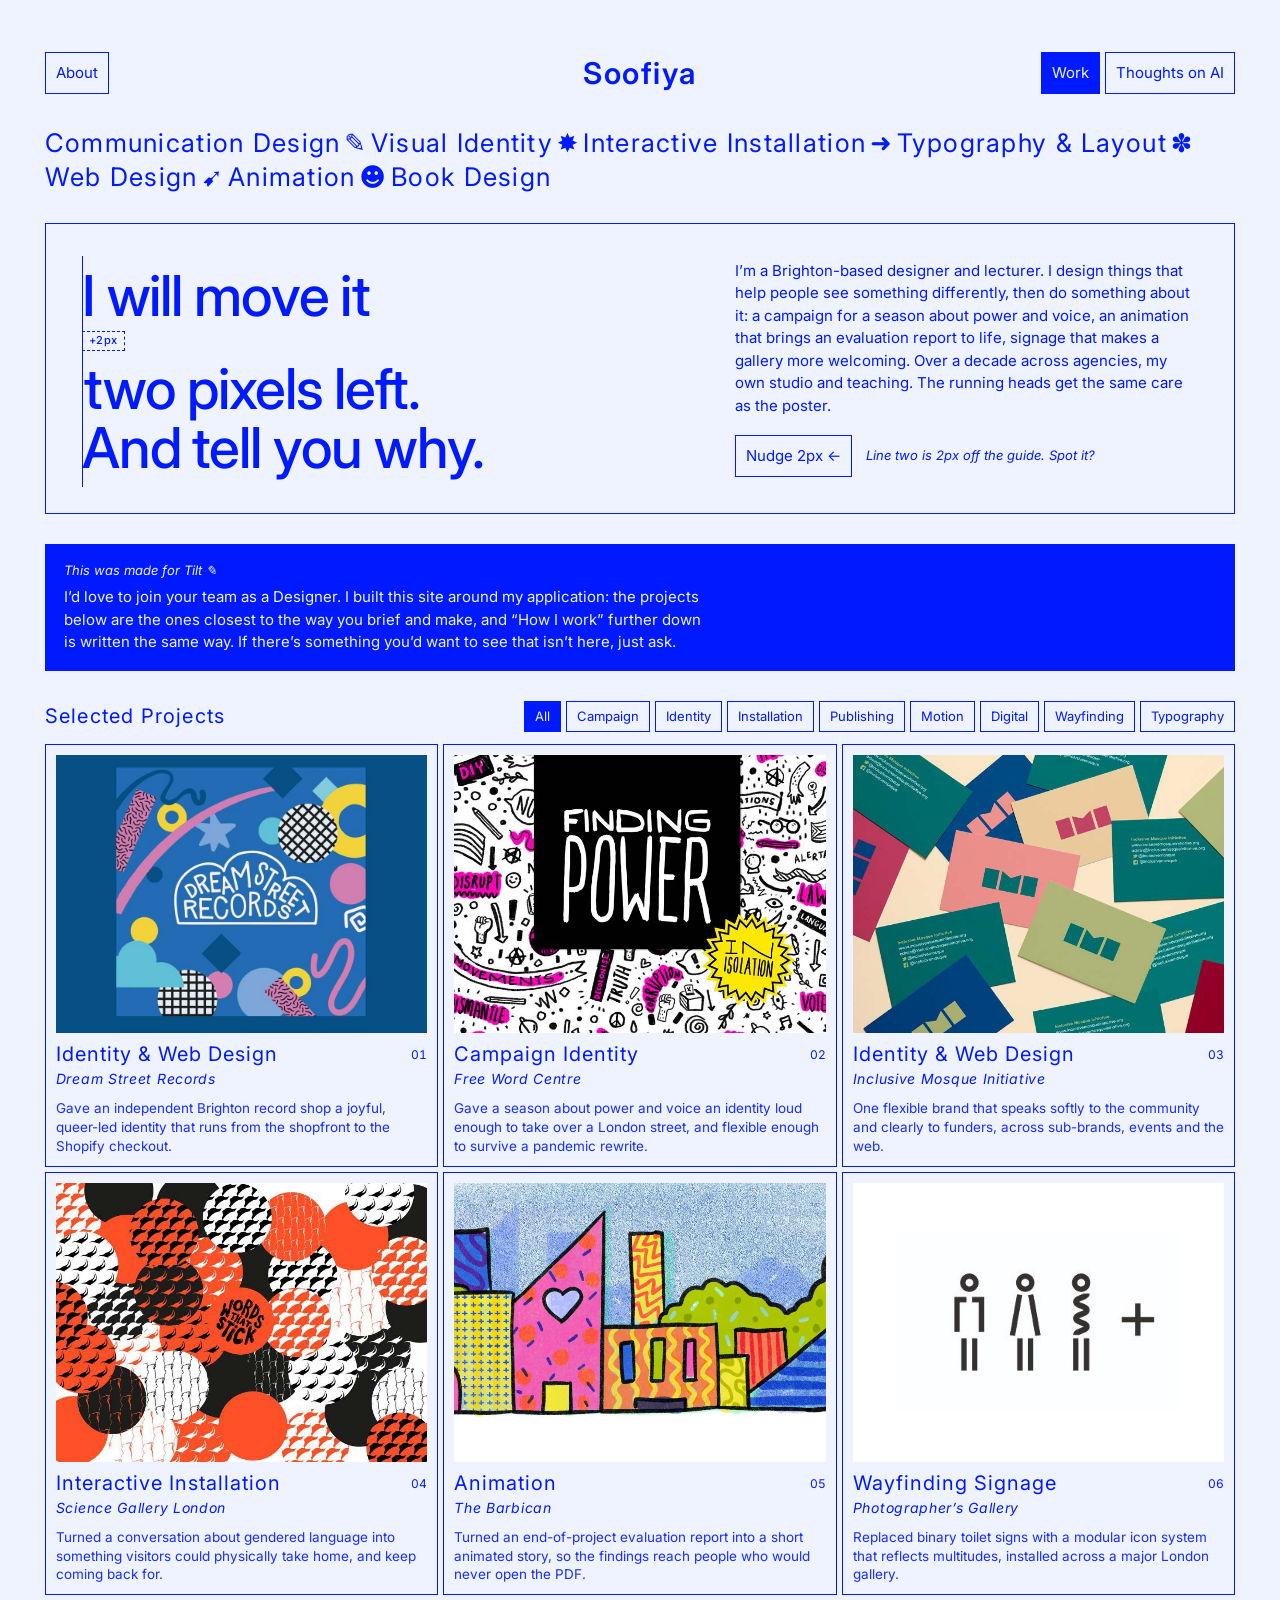
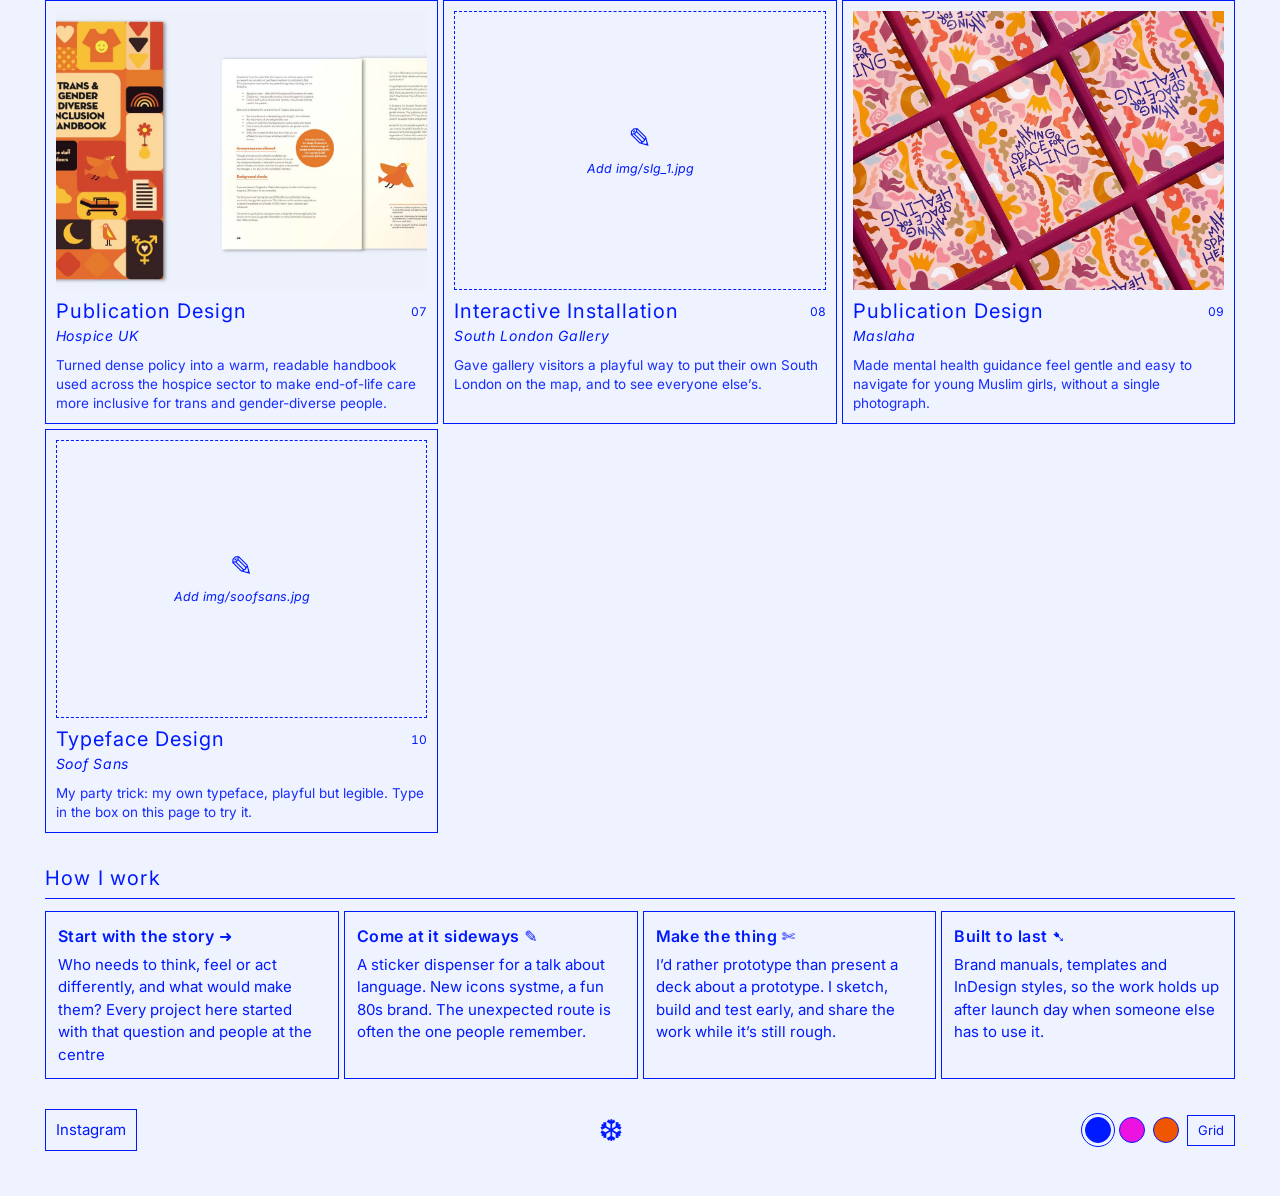
==== index.html @ 4d561524 "Add files via upload" ====
<!doctype html>
<html lang="en-GB">
<head>
<meta charset="utf-8">
<meta name="viewport" content="width=device-width, initial-scale=1, viewport-fit=cover">
<title>Soofiya — Design Portfolio</title>
<meta name="description" content="Soofiya is a Brighton-based designer working across campaign, identity, installation, publishing, animation and digital.">
<meta property="og:title" content="Soofiya — Design Portfolio">
<meta property="og:description" content="Campaigns, identities, installations and publications, shown with the working left in.">
<meta property="og:image" content="img/p7_64.jpg">
<link rel="icon" type="image/png" href="img/studio-soof.png">
<script>try{var c=localStorage.getItem("color");if(c)document.documentElement.className=c}catch(e){}</script>
<link rel="preconnect" href="https://fonts.googleapis.com">
<link rel="preconnect" href="https://fonts.gstatic.com" crossorigin>
<link rel="stylesheet" href="https://fonts.googleapis.com/css2?family=Inter:ital,wght@0,400;0,500;0,600;1,400&display=swap">
<link rel="stylesheet" href="assets/style.css">
</head>
<body>
<!--BODY-->
<div class="gridlay" aria-hidden="true"><i></i><i></i><i></i><i></i><i></i><i></i><i></i><i></i><i></i><i></i><i></i><i></i></div>

<nav class="topnav" aria-label="Main">
  <div class="l"><a class="button" href="#info" data-nav="info">About</a></div>
  <a class="logo" href="#home">Soofiya</a>
  <div class="r"><a class="button" href="#home" data-nav="home">Work</a><a class="button" href="#now" data-nav="now">Thoughts on AI</a></div>
</nav>

<main>
  <!-- WORK -->
  <div class="view" id="v-home">
    <p class="disciplines">Communication Design<span class="spin" aria-hidden="true">✎</span>Visual Identity<span aria-hidden="true">✸</span>Interactive Installation<span aria-hidden="true">➜</span>Typography &amp; Layout<span aria-hidden="true">✽</span>Web Design<span aria-hidden="true">➹</span>Animation<span class="spin" aria-hidden="true">☻</span>Book Design</p>

    <div class="hero">
      <div class="hl">
        <span class="guide" aria-hidden="true"></span>
        <h1 aria-label="I will move it two pixels left. And tell you why.">
          <span class="ln">I will move it</span>
          <span class="redline" id="redline" aria-hidden="true">+2px</span>
          <span class="ln off">two pixels left.</span>
          <span class="ln">And tell you why.</span>
        </h1>
      </div>
      <div class="intro">
        <p>I’m a Brighton-based designer and lecturer. I design things that help people see something differently, then do something about it: a campaign for a season about power and voice, an animation that brings an evaluation report to life, signage that makes a gallery more welcoming. Over a decade across agencies, my own studio and teaching. The running heads get the same care as the poster.</p>
        <div class="nudge">
          <button class="button" id="nudgeBtn" type="button">Nudge 2px ←</button>
          <span class="st" id="nudgeSt" aria-live="polite">Line two is 2px off the guide. Spot it?</span>
        </div>
      </div>
    </div>

    <section class="tiltnote" aria-label="Note for We Are Tilt">
      <span class="kicker">This was made for Tilt ✎</span>
      <p>I’d love to join your team as a Designer. I built this site around my application: the projects below are the ones closest to the way you brief and make, and “How I work” further down is written the same way. If there’s something you’d want to see that isn’t here, just ask.</p>
    </section>

    <div class="panelhead">
      <h2>Selected Projects</h2>
      <div class="filters" role="group" aria-label="Filter projects" id="filters"></div>
    </div>
    <section class="projectpanel" id="panel" aria-label="Projects"></section>

    <section class="how" aria-labelledby="how-h">
      <h4 id="how-h">How I work</h4>
      <ol>
        <li><h3>Start with the story ➜</h3><p>Who needs to think, feel or act differently, and what would make them? Every project here started with that question and people at the centre</p></li>
        <li><h3>Come at it sideways ✎</h3><p>A sticker dispenser for a talk about language. New icons systme, a fun 80s brand. The unexpected route is often the one people remember.</p></li>
        <li><h3>Make the thing ✄</h3><p>I’d rather prototype than present a deck about a prototype. I sketch, build and test early, and share the work while it’s still rough.</p></li>
        <li><h3>Built to last ➷</h3><p>Brand manuals, templates and InDesign styles, so the work holds up after launch day when someone else has to use it.</p></li>
      </ol>
    </section>
  </div>

  <!-- PROJECT -->
  <div class="view" id="v-project"></div>

  <!-- ABOUT / INFO -->
  <div class="view" id="v-info">
    <div class="page">
      <h1>About</h1>
      <span class="ptype">Designer + Lecturer, Brighton</span>
      <div class="cv-intro">
        <h4>Designer + Lecturer</h4>
        <p>I’m a Brighton-based multidisciplinary designer and lecturer with over a decade of experience across brand, campaign, print and digital design.</p>
        <p>Through my studio, Studio Soof, I work on art direction, identities, publications, exhibitions, signage and digital, mostly for the arts and culture sector.</p>
        <p>I’ve worked in agencies, in-house, freelance and as a consultant, which has given me a versatile, adaptable approach to fast-paced creative work.</p>
        <p>I love working in teams: supporting  and junior creatives, helping steer projects, sharing work early and acting on feedback.</p>
      </div>

      <p class="cvhint">Click a heading to open it.</p>
      <div class="cvgrid">
        <div class="cvtile">
          <button class="collapsible" type="button" aria-expanded="false" aria-controls="cv-visual"><span>Visual Design</span><span class="arrow turn" aria-hidden="true">➜</span></button>
          <div class="content" id="cv-visual" hidden>
            <ul><li>Typography &amp; type design</li><li>Visual research</li><li>Illustration <span class="it">(including style adaptation)</span></li><li>Layout &amp; composition</li><li>Iconography</li><li>Publishing</li><li>Print production</li><li>Motion graphics</li><li>Frame-by-frame animation</li></ul>
          </div>
        </div>
        <div class="cvtile">
          <button class="collapsible" type="button" aria-expanded="false" aria-controls="cv-brand"><span>Brand &amp; Digital</span><span class="arrow turn" aria-hidden="true">➜</span></button>
          <div class="content" id="cv-brand" hidden>
            <ul><li>Brand systems</li><li>Campaign asset design</li><li>Digital-first storytelling</li><li>Web design &amp; development <span class="it">(HTML, CSS, JavaScript)</span></li><li>Interactive installation</li><li>Art direction across digital and print</li><li>Content for social platforms</li></ul>
          </div>
        </div>
        <div class="cvtile">
          <button class="collapsible" type="button" aria-expanded="false" aria-controls="cv-lead"><span>Leadership &amp; Strategy</span><span class="arrow turn" aria-hidden="true">➜</span></button>
          <div class="content" id="cv-lead" hidden>
            <ul><li>Creative direction</li><li>Design strategy</li><li>Curation &amp; exhibition narrative</li><li>Project scoping &amp; delivery</li><li>Managing &amp; mentoring teams</li><li>Workshop facilitation</li><li>Judging &amp; speaking at industry events</li></ul>
          </div>
        </div>
        <div class="cvtile">
          <button class="collapsible" type="button" aria-expanded="false" aria-controls="cv-software"><span>Creative Software</span><span class="arrow turn" aria-hidden="true">➜</span></button>
          <div class="content" id="cv-software" hidden>
            <h3>Design &amp; Layout</h3><ul><li>Adobe Creative Cloud (InDesign, Photoshop, Illustrator)</li><li>Figma</li><li>Canva</li><li>Glyph Mini</li></ul>
            <h3>Motion &amp; Media</h3><ul><li>After Effects</li><li>Media Encoder</li><li>Procreate</li></ul>
            <h3>Web &amp; Interactive</h3><ul><li>HTML, CSS, JavaScript</li><li>Shopify</li><li>AI-assisted prototyping</li></ul>
          </div>
        </div>
        <div class="cvtile">
          <button class="collapsible" type="button" aria-expanded="false" aria-controls="cv-clients"><span>Selected Clients</span><span class="arrow turn" aria-hidden="true">➜</span></button>
          <div class="content" id="cv-clients" hidden>
            <ul><li>Barbican</li><li>BBC</li><li>Camden Arts Centre</li><li>Folio Society</li><li>Free Word</li><li>gal-dem</li><li>Hachette</li><li>Hospice UK</li><li>Nike</li><li>ONCA Gallery</li><li>Photographer’s Gallery</li><li>Raven Row</li><li>Samsung</li><li>Science Gallery London</li><li>South London Gallery</li><li>Stonewall</li><li>Tate Britain</li><li>Tate Modern</li><li>Tinder</li><li>Vice</li><li>V&amp;A</li><li>Yorkshire Sculpture Park</li></ul>
          </div>
        </div>
        <div class="cvtile">
          <button class="collapsible" type="button" aria-expanded="false" aria-controls="cv-career"><span>Career</span><span class="arrow turn" aria-hidden="true">➜</span></button>
          <div class="content" id="cv-career" hidden>
            <div class="job"><div class="t"><span>Associate Lecturer</span><span>2013–present</span></div><p>University of Brighton, Ravensbourne, and UAL (MA Internet Equalities)</p></div>
            <div class="job"><div class="t"><span>Studio Soof / Independent Designer</span><span>2015–present</span></div><p>Brand, identity, publications, exhibitions, signage, digital and illustration for clients in the UK and internationally.</p></div>
            <div class="job"><div class="t"><span>Early Agency Experience</span><span>2013–2016</span></div>
              <p>We Are Why (formerly Kent Lyons), 2014–16: brand, print and digital, plus campaign and identity work for culture and charity clients.<br>MediaZoo, 2014: editorial, animation and digital campaigns for Tesco, Barclays and others.<br>Cubo, 2013: branding, production and print for commercial and public sector clients.</p></div>
          </div>
        </div>
        <div class="cvtile">
          <button class="collapsible" type="button" aria-expanded="false" aria-controls="cv-grants"><span>Grants &amp; Awards</span><span class="arrow turn" aria-hidden="true">➜</span></button>
          <div class="content" id="cv-grants" hidden>
            <ul class="rows">
              <li><span>Society of Authors Awards Judge</span><span>2025</span></li>
              <li><span>Children’s Book Award</span><span>The Little Rebels, 2024</span></li>
              <li><span>ALCS Educational Writers Award</span><span>Society of Authors, 2022</span></li>
              <li><span>DYCP Grant</span><span>Arts Council England, 2021</span></li>
              <li><span>Researcher in Residence</span><span>Tate Britain, Late at Tate, 2020</span></li>
              <li><span>Grants for Individual Artists</span><span>Arts Foundation, 2018</span></li>
              <li><span>Rising Stars Award</span><span>The Printing Charity, 2018</span></li>
            </ul>
          </div>
        </div>
        <div class="cvtile">
          <button class="collapsible" type="button" aria-expanded="false" aria-controls="cv-edu"><span>Education</span><span class="arrow turn" aria-hidden="true">➜</span></button>
          <div class="content" id="cv-edu" hidden>
            <ul class="rows">
              <li><span>PGCert Creative Arts</span><span>Ravensbourne University London</span></li>
              <li><span>MA Book Design</span><span>University of Reading</span></li>
              <li><span>BA Graphic Design</span><span>Ravensbourne University London</span></li>
            </ul>
          </div>
        </div>
      </div>
    </div>
  </div>

  <!-- NOW & AI -->
  <div class="view" id="v-now">
    <div class="page">
      <h1>Thoughts on AI</h1>
      <span class="ptype">What I’m making at the moment, and where I think design is heading</span>
      <div class="now">
        <div class="box"><span class="kind">Community ✸</span>
          <h3>The zine library</h3>
          <p>A zine library + archive for zines, this grew out of my work with Brighton Zine Club and research interests. This archive is built to collect, catalogue and find zines, so independent publishing is easier for anyone to pick up.</p></div>
        <div class="box"><span class="kind">Built with AI ➹</span>
          <h3>Feedback tools for design students</h3>
          <p>Browser-based feedback banks mapped to marking criteria to standardist feedback and streamline assesment proccesses for my module team (I lead a design module at Brighton Uni so designed a tool to help us).</p>
          <p>AI did the build. The decisions about tone, structure and what the student reads first stayed with me.</p></div>
        <div class="box"><span class="kind">Digital ➜</span>
          <h3>Rosa Bridge Housing Co-op</h3>
          <p>A room advert website and social content for a Brighton housing co-op, designed inside the co-op’s existing brand of hot pink, navy, heavy borders, Inter and Sansita. Working existing systems is a gift</p></div>
        <div class="box"><span class="kind">This site ☻</span>
          <h3>Made the same way</h3>
          <p>I used css, JavaScript from a portfolio I made a few years ago (it won the end of year award at Brighton codebar) and the built on top using AI tools to pull together this site to apply for this job! Try the grid (press G), and you switch the colour theme or make it snow in the footer.</p></div>

        <div class="full"><h4>Where I think design is heading</h4></div>
        <div class="box"><span class="kind">01</span><h3>AI makes more options.</h3><p>When design can seem to be cheap to generate, being able to say “no, not that, and here’s why” becomes more valuable an that whats we offer as designers.</p></div>
        <div class="box"><span class="kind">02</span><h3>Designers can build now.</h3><p>I love that I can prototype working tools in an afternoon. Its exciting to be able ship something and get there first.</p></div>
        <div class="box"><span class="kind">03</span><h3>Understand the breif</h3><p>Clear thinking about audience and intent is what gets good output from an AI model, its just a tool</p></div>
        <div class="box"><span class="kind">04</span><h3>It is still human.</h3><p>Generated work gets you only so far. A judgement call on tone is still core to our job.</p></div>
      </div>
    </div>
  </div>
</main>

<footer>
  <a class="button" href="https://www.instagram.com/soofiya/" rel="noopener">Instagram</a>
  <button class="snowbtn" id="snowBtn" type="button" title="Let it snow" aria-pressed="false">❆</button>
  <div class="fr">
    <button class="dot blue" type="button" data-theme="blue" title="Blue mode" aria-label="Blue colour theme"></button>
    <button class="dot pink" type="button" data-theme="pink" title="Pink mode" aria-label="Pink colour theme"></button>
    <button class="dot orange" type="button" data-theme="orange" title="Orange mode" aria-label="Orange colour theme"></button>
    <button class="button sm" id="gridBtn" type="button" aria-pressed="false">Grid</button>
  </div>
</footer>

<div class="snow-container" id="snow" hidden aria-hidden="true"><div class="snowflake">❆</div><div class="snowflake">❅</div><div class="snowflake">❆</div><div class="snowflake">❅</div><div class="snowflake">❆</div><div class="snowflake">❅</div><div class="snowflake">❆</div><div class="snowflake">❅</div><div class="snowflake">❆</div><div class="snowflake">❅</div></div>

<div class="lb" id="lb" hidden role="dialog" aria-modal="true" aria-label="Image viewer">
  <div class="ctl"><div><button class="button sm" type="button" id="lbPrev">← Prev</button><button class="button sm" type="button" id="lbNext">Next →</button></div><button class="x" type="button" id="lbClose" aria-label="Close">✖</button></div>
  <img id="lbImg" alt="">
  <p class="cap" id="lbCap"></p>
</div>
<!--/BODY-->
<script src="assets/main.js"></script>
</body>
</html>
---- assets/style.css ----
/* Soofiya — portfolio
   Styled after the Studio Soof site: Inter, 1px bordered boxes that invert
   on hover, collapsible sections, and three colour themes. */

@font-face{font-family:"SoofSans";src:url("soofsans.otf") format("opentype");font-display:swap}

:root,:root.blue{
  --bg:#EFF2FF; --text:#001AFF; --border:#001AFF;
  --modal:rgba(239,242,255,.9); --tint:rgba(0,26,255,.10);
  color-scheme:light;
}
/* Pink and orange text is a shade darker than the swatches so small text passes WCAG AA (4.5:1) */
:root.pink{--bg:#FFE8E8; --text:#B800AE; --border:#B800AE; --modal:rgba(255,232,232,.9); --tint:rgba(184,0,174,.10)}
:root.orange{--bg:#FFF0ED; --text:#B84000; --border:#B84000; --modal:rgba(255,240,237,.9); --tint:rgba(184,64,0,.10)}

*{box-sizing:border-box}
html,body{background:var(--bg)}
body{margin:0;padding:clamp(16px,3.5vw,50px);font-family:Inter,system-ui,-apple-system,"Segoe UI",sans-serif;font-size:15px;line-height:1.5;color:var(--text);transition:background .35s,color .35s}
@media (prefers-reduced-motion:reduce){*{transition:none!important;animation:none!important}}
img{max-width:100%}
a{color:var(--text);text-decoration:none}
:focus-visible{outline:2px solid var(--text);outline-offset:3px}
h1,h2,h3,h4{font-weight:400;margin:0;text-wrap:balance}
p{margin:0}
p + p{margin-top:.9em}
ul{margin:0;padding:0;list-style:none}
button{font:inherit;color:inherit}
.it{font-style:italic}
.small{font-size:12px}

/* ---------- buttons (the Studio Soof button) ---------- */
.button{display:inline-block;border:1px solid var(--border);background:transparent;padding:10px;font-size:15px;line-height:1.3;text-align:center;cursor:pointer;transition:background .35s ease-in-out,color .35s ease-in-out;color:var(--text)}
.button:hover,.button[aria-pressed="true"],.button[aria-current="page"]{background:var(--border);color:var(--bg)}
.button.sm{font-size:13px;padding:6px 10px}

/* ---------- nav ---------- */
.topnav{display:grid;grid-template-columns:1fr auto 1fr;align-items:center;gap:12px;padding-bottom:25px}
.topnav .l{justify-self:start;display:flex;gap:5px;flex-wrap:wrap}
.topnav .r{justify-self:end;display:flex;gap:5px;flex-wrap:wrap;justify-content:flex-end}
.logo{font-weight:600;font-size:30px;line-height:36px;letter-spacing:.05em;padding:10px;transition:opacity .3s}
.logo:hover{opacity:.5}
@media (max-width:560px){.topnav{grid-template-columns:1fr 1fr}.topnav .logo{grid-column:1/-1;grid-row:1;justify-self:center}}

.disciplines{font-size:clamp(19px,2vw,26px);line-height:1.35;letter-spacing:.05em;padding-bottom:28px}
.disciplines span{display:inline-block;margin-inline:.15em}
.spin{display:inline-block;animation:spin 6s linear infinite}
@keyframes spin{to{transform:rotate(360deg)}}

/* ---------- grid overlay ---------- */
.gridlay{position:fixed;inset:0;pointer-events:none;z-index:50;display:none;padding-inline:clamp(16px,3.5vw,50px)}
body.show-grid .gridlay{display:grid;grid-template-columns:repeat(12,1fr);gap:20px}
.gridlay i{background:var(--tint);border-inline:1px solid var(--border);opacity:.5}
.gridlay::after{content:"";position:fixed;inset:0;background:repeating-linear-gradient(to bottom,transparent 0 7px,var(--tint) 7px 8px)}
@media (max-width:760px){body.show-grid .gridlay{grid-template-columns:repeat(4,1fr);gap:12px}.gridlay i:nth-child(n+5){display:none}}

/* ---------- views ---------- */
.view{display:none}
.view.on{display:block}

/* ---------- home: the 2px statement ---------- */
.hero{display:grid;grid-template-columns:minmax(0,1.3fr) minmax(0,1fr);gap:clamp(20px,4vw,56px);align-items:end;border:1px solid var(--border);padding:clamp(20px,3vw,36px);margin-bottom:30px}
.hl{position:relative}
.guide{position:absolute;left:0;top:-10px;bottom:-10px;width:1px;background:var(--text)}
.hero h1{font-weight:500;font-size:clamp(30px,4.4vw,60px);line-height:1.05;letter-spacing:-.02em}
.hero h1 .ln{display:block}
.hero h1 .off{transform:translateX(2px);transition:transform .55s cubic-bezier(.3,1.6,.5,1)}
body.nudged .hero h1 .off{transform:none}
.redline{display:block;width:max-content;font-size:11px;line-height:1.4;letter-spacing:.05em;border:1px dashed var(--text);padding:1px 6px;margin:6px 0 8px}
.intro p{max-width:54ch}
.nudge{display:flex;flex-wrap:wrap;gap:10px 14px;align-items:center;margin-top:18px}
.nudge .st{font-size:13px;font-style:italic}
@media (max-width:860px){.hero{grid-template-columns:1fr}}

/* ---------- home: project panel ---------- */
.tiltnote{border:1px solid var(--border);background:var(--border);color:var(--bg);padding:16px 18px;margin-bottom:30px}
.tiltnote .kicker{display:block;font-style:italic;font-size:13px;margin-bottom:6px}
.tiltnote p{max-width:72ch;font-size:15px;line-height:1.5}

.panelhead{display:flex;justify-content:space-between;align-items:center;gap:12px;flex-wrap:wrap;padding-bottom:12px}
.panelhead h2{font-size:20px;letter-spacing:1.2px}
.filters{display:flex;gap:5px;flex-wrap:wrap}
.projectpanel{display:grid;grid-template-columns:repeat(3,minmax(0,1fr));gap:5px}
@media (max-width:1000px){.projectpanel{grid-template-columns:repeat(2,minmax(0,1fr))}}
@media (max-width:560px){.projectpanel{grid-template-columns:1fr}}
.project{border:1px solid var(--border);padding:10px;display:flex;flex-direction:column;gap:10px;transition:background .35s,color .35s}
.project[hidden]{display:none}
.project:hover,.project:focus-visible{background:var(--border);color:var(--bg)}
.project .th{aspect-ratio:4/3;overflow:hidden;background:#fff;position:relative}
.project .th img{width:100%;height:100%;object-fit:cover;display:block}
.project .th img.fit{object-fit:contain;padding:12%}
.project .txt{display:flex;justify-content:space-between;gap:10px;align-items:flex-start}
.project h2{font-size:20px;line-height:22px;letter-spacing:.05em}
.project h3{font-style:italic;font-size:14px;line-height:20px;letter-spacing:.05em;margin-top:4px}
.project .n{font-size:12px;font-variant-numeric:tabular-nums;padding-top:3px}
.project .change{font-size:13.5px;line-height:1.4;opacity:.9}

/* placeholder for images not added yet */
.missing{display:flex;align-items:center;justify-content:center;text-align:center;padding:14px;min-height:140px;height:100%;border:1px dashed var(--border);background:var(--bg);color:var(--text);font-size:12.5px;font-style:italic;line-height:1.4}
.missing b{display:block;font-style:normal;font-weight:400;font-size:28px;line-height:1;margin-bottom:8px}
.project:hover .missing{background:transparent;color:inherit;border-color:currentColor}

/* ---------- home: how I work ---------- */
.how{margin-top:30px}
.how h4,.page h4{font-size:20px;letter-spacing:1.2px;border-bottom:1px solid var(--border);padding-bottom:5px;margin-bottom:12px}
.how ol{list-style:none;margin:0;padding:0;display:grid;grid-template-columns:repeat(4,minmax(0,1fr));gap:5px}
.how li{border:1px solid var(--border);padding:12px}
.how h3{font-size:16px;font-weight:600;margin-bottom:6px;letter-spacing:.03em}
@media (max-width:1000px){.how ol{grid-template-columns:repeat(2,minmax(0,1fr))}}
@media (max-width:560px){.how ol{grid-template-columns:1fr}}

/* ---------- project page ---------- */
.projectpage{border:1px solid var(--border);padding:10px}
.ptitle{display:flex;justify-content:space-between;align-items:baseline;gap:8px 20px;flex-wrap:wrap;padding:4px 0 14px}
.ptitle h1{font-size:26px;line-height:29px;letter-spacing:.05em}
.ptype{font-style:italic;font-size:14px}
.changed{background:var(--border);color:var(--bg);padding:14px 16px;margin-bottom:10px}
.changed p{font-size:clamp(16px,1.6vw,20px);line-height:1.35;letter-spacing:.01em}
.collapsible{border:1px solid var(--border);margin:0 0 10px;background:var(--bg);padding:10px;font-size:15px;width:100%;text-align:left;color:var(--text);display:flex;justify-content:space-between;align-items:center;cursor:pointer;transition:background .35s,color .35s}
.collapsible:hover,.collapsible.active{background:var(--border);color:var(--bg)}
.collapsible .arrow{font-size:22px;line-height:1;transition:transform .3s ease-in-out}
.collapsible.active .arrow.turn{transform:rotate(90deg)}
.content{padding:0 10px 0 20px;margin:0 0 10px}
.content[hidden]{display:none}
.content .cols{display:grid;grid-template-columns:repeat(2,minmax(0,1fr));gap:10px 36px;max-width:1100px}
.content .cols > div{max-width:62ch}
@media (max-width:760px){.content .cols{grid-template-columns:1fr}}
.content ul li{padding-left:1.1em;position:relative}
.content ul li::before{content:"➜";position:absolute;left:0;font-size:.8em;top:.15em}
.content ul li + li{margin-top:.4em}
.content a{border-bottom:1px solid var(--text);padding-bottom:1px}
.content a:hover{border-bottom-style:dashed}
.meta{display:grid;grid-template-columns:auto 1fr;gap:4px 18px;max-width:900px}
.meta dt{font-style:italic}
.meta dd{margin:0}

.plates{display:grid;grid-template-columns:repeat(6,minmax(0,1fr));gap:10px;align-items:start;margin-top:10px}
.plate{margin:0;grid-column:span 3;cursor:zoom-in;background:#fff}
.plate.w6{grid-column:span 6}.plate.w4{grid-column:span 4}.plate.w2{grid-column:span 2}
.plate img{display:block;width:100%;height:auto}
.plate.mat{padding:clamp(12px,2vw,28px) clamp(12px,2vw,28px) 0}
.plate.mat figcaption{margin-inline:calc(-1 * clamp(12px,2vw,28px));padding-inline:0}
.plate.bare{background:transparent}
.plate figcaption{font-size:12px;font-style:italic;padding:6px 0 0;background:var(--bg);line-height:1.4}
.plate.is-missing{cursor:default;background:transparent}
.plate.is-missing .missing{aspect-ratio:4/3}
@media (max-width:560px){.plate,.plate.w4,.plate.w2{grid-column:span 6}}

/* Soof Sans tester */
.tester{background:var(--text);margin:10px 0}
.tester input{display:block;width:100%;border:none;background:transparent;color:var(--bg);font-family:"SoofSans",Inter,sans-serif;font-size:clamp(30px,5vw,56px);text-align:center;padding:14px 10px}
.tester input::placeholder{color:var(--bg);opacity:.75}
.tester input:focus-visible{outline:2px dashed var(--bg);outline-offset:-8px}

.pnav{display:grid;grid-template-columns:1fr auto 1fr;gap:5px;align-items:stretch;margin-top:10px}
.pnav .button{text-align:left}
.pnav .nx{text-align:right}
.pnav small{display:block;font-size:12px;font-style:italic}
@media (max-width:560px){.pnav{grid-template-columns:1fr}.pnav .nx{text-align:left}}

/* ---------- info + now ---------- */
.page{border:1px solid var(--border);padding:clamp(14px,2vw,24px)}
.page > h1{font-size:26px;line-height:29px;letter-spacing:.05em;padding-bottom:6px}
.page > .ptype{display:block;margin-bottom:24px}
.cv-intro{max-width:70ch}
.cv-intro p+p{margin-top:10px}
.cvhint{margin:22px 0 10px;font-size:13px;font-style:italic;color:var(--text)}
.cvgrid{display:grid;grid-template-columns:repeat(4,minmax(0,1fr));gap:10px;align-items:start}
.cvtile{display:flex;flex-direction:column}
.cvtile .collapsible{margin:0}
.cvtile .content{font-size:14px}
.cvtile ul li{line-height:1.7}
.cvtile h3{font-size:14px;font-weight:600;margin:14px 0 2px}
.cvtile h3:first-child{margin-top:0}
.rows li{display:flex;justify-content:space-between;gap:4px 16px;flex-wrap:wrap;padding-block:3px}
.rows li span:last-child{font-style:italic;font-size:13px}
.job + .job{margin-top:16px}
.job .t{display:flex;justify-content:space-between;gap:10px;flex-wrap:wrap;font-weight:500}
.job p{font-size:13.5px;font-style:italic}
@media (max-width:1100px){.cvgrid{grid-template-columns:repeat(2,minmax(0,1fr))}}
@media (max-width:640px){.cvgrid{grid-template-columns:1fr}}

.now{display:grid;grid-template-columns:repeat(2,minmax(0,1fr));gap:5px}
.now .box{border:1px solid var(--border);padding:14px 16px}
.now .kind{font-style:italic;font-size:14px;display:block;margin-bottom:6px}
.now h3{font-size:20px;line-height:1.25;letter-spacing:.03em;margin-bottom:8px}
.now p{max-width:58ch}
.now .full{grid-column:1/-1;margin-top:24px}
@media (max-width:760px){.now{grid-template-columns:1fr}}

/* ---------- lightbox ---------- */
.lb{position:fixed;inset:0;z-index:60;background:var(--modal);display:flex;align-items:center;justify-content:center;padding:60px 16px 64px}
.lb[hidden]{display:none!important}
.lb img{max-width:100%;max-height:100%;object-fit:contain;background:#fff;border:1px solid var(--border)}
.lb .cap{position:absolute;left:16px;right:16px;bottom:18px;text-align:center;font-style:italic;font-size:13px}
.lb .ctl{position:absolute;top:14px;left:16px;right:16px;display:flex;justify-content:space-between;gap:5px}
.lb .ctl div{display:flex;gap:5px}
.lb .x{font-size:22px;line-height:1;transform:rotate(45deg);transition:transform .3s;background:none;border:none;color:var(--text);cursor:pointer;padding:6px}
.lb .x:hover{transform:rotate(0)}

/* ---------- footer ---------- */
footer{display:flex;justify-content:space-between;align-items:center;gap:12px;flex-wrap:wrap;margin-top:30px}
.fr{display:flex;align-items:center;gap:8px;flex-wrap:wrap}
.snowbtn{font-size:30px;line-height:1;background:none;border:none;color:var(--text);cursor:help;transition:transform .1s;padding:0 6px}
.snowbtn:hover{transform:scale(1.4)}
.snowbtn:active{transform:scale(.9)}
.dot{width:26px;height:26px;border-radius:50%;border:1px solid var(--border);cursor:pointer;padding:0}
.dot.blue{background:#001AFF}.dot.pink{background:#ec13e1}.dot.orange{background:#F05600}
.dot[aria-pressed="true"]{outline:1px solid var(--border);outline-offset:3px}

/* ---------- snow ---------- */
.snow-container{pointer-events:none}
.snow-container[hidden]{display:none}
.snowflake{position:fixed;top:-10%;z-index:40;color:var(--text);font-size:40px;user-select:none;animation:fall 10s linear infinite,shake 3s ease-in-out infinite}
@keyframes fall{0%{top:-10%}100%{top:100%}}
@keyframes shake{0%,100%{transform:translateX(0)}50%{transform:translateX(80px)}}
.snowflake:nth-child(1){left:1%;animation-delay:0s,0s}.snowflake:nth-child(2){left:10%;animation-delay:1s,1s}.snowflake:nth-child(3){left:20%;animation-delay:6s,.5s}.snowflake:nth-child(4){left:30%;animation-delay:4s,2s}.snowflake:nth-child(5){left:40%;animation-delay:2s,2s}.snowflake:nth-child(6){left:50%;animation-delay:8s,3s}.snowflake:nth-child(7){left:60%;animation-delay:6s,2s}.snowflake:nth-child(8){left:70%;animation-delay:2.5s,1s}.snowflake:nth-child(9){left:80%;animation-delay:1s,0s}.snowflake:nth-child(10){left:90%;animation-delay:3s,1.5s}
@media (prefers-reduced-motion:reduce){.snowflake{display:none}}
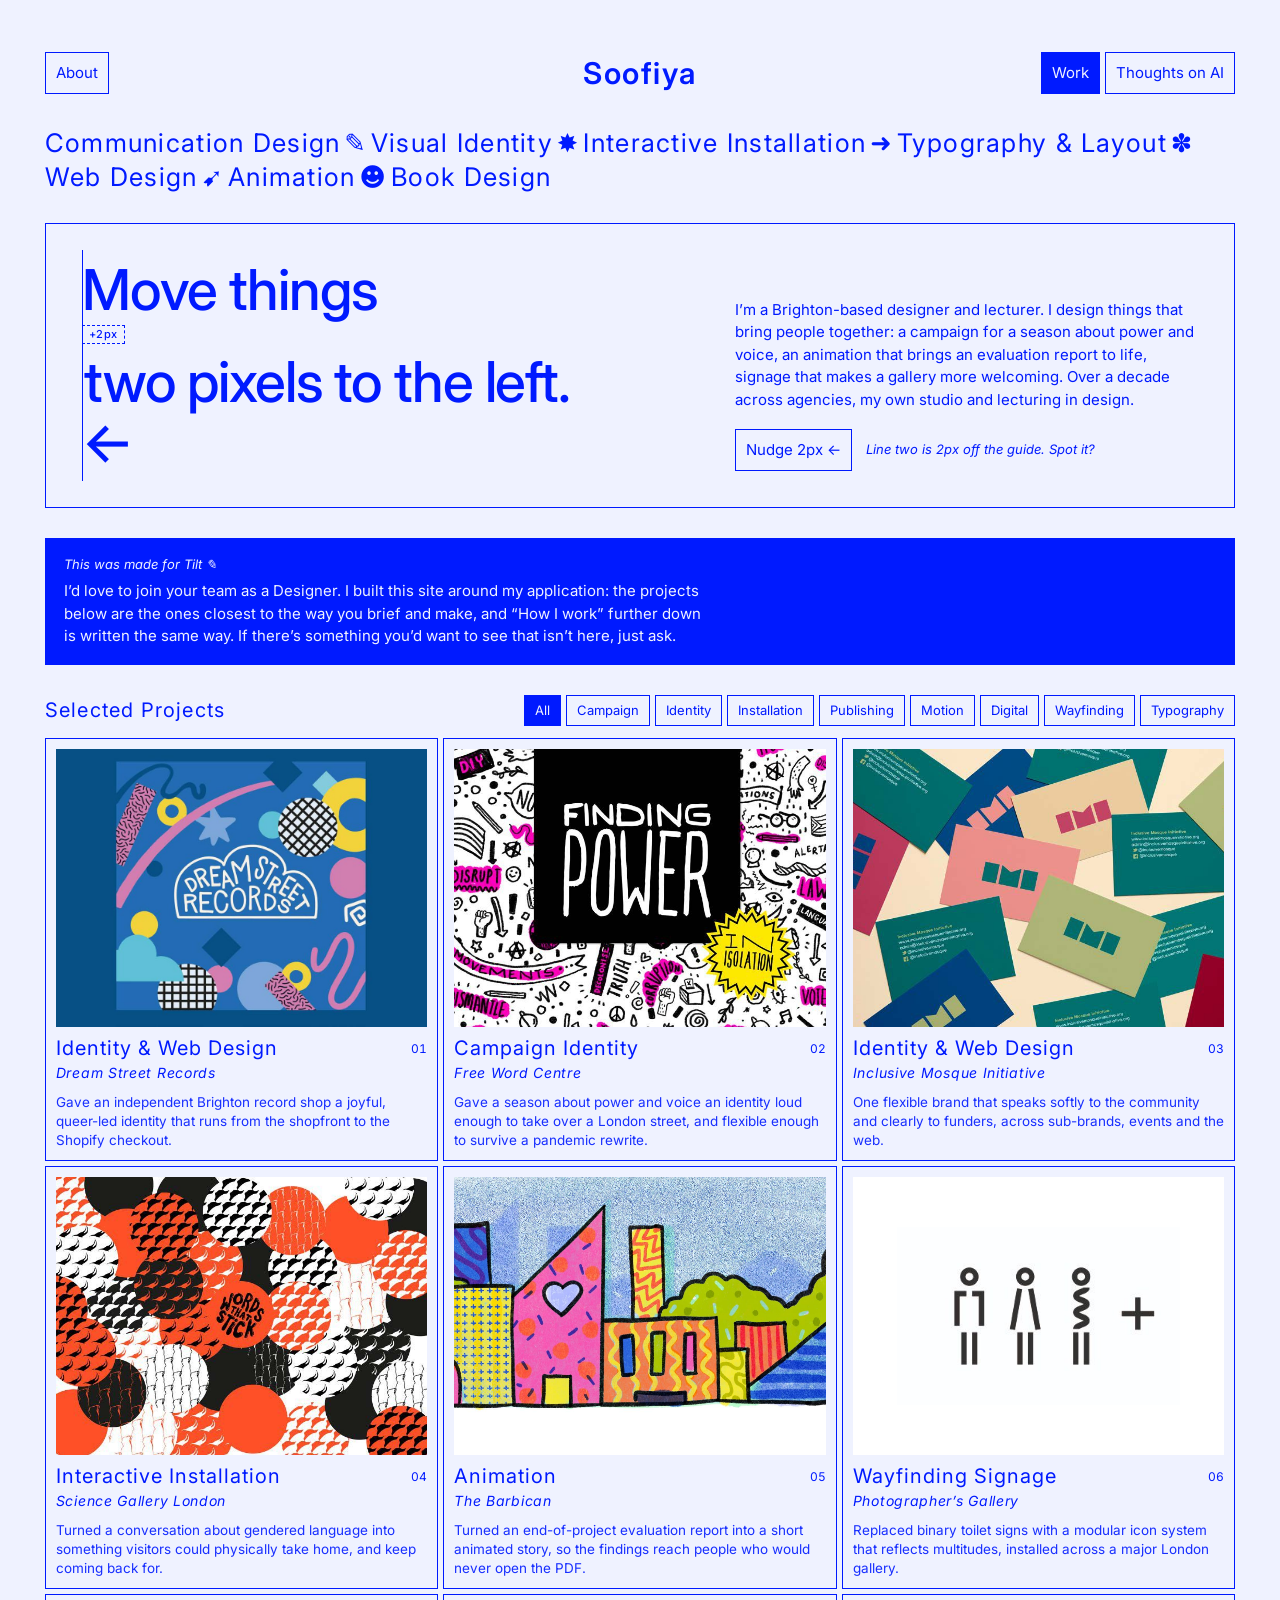
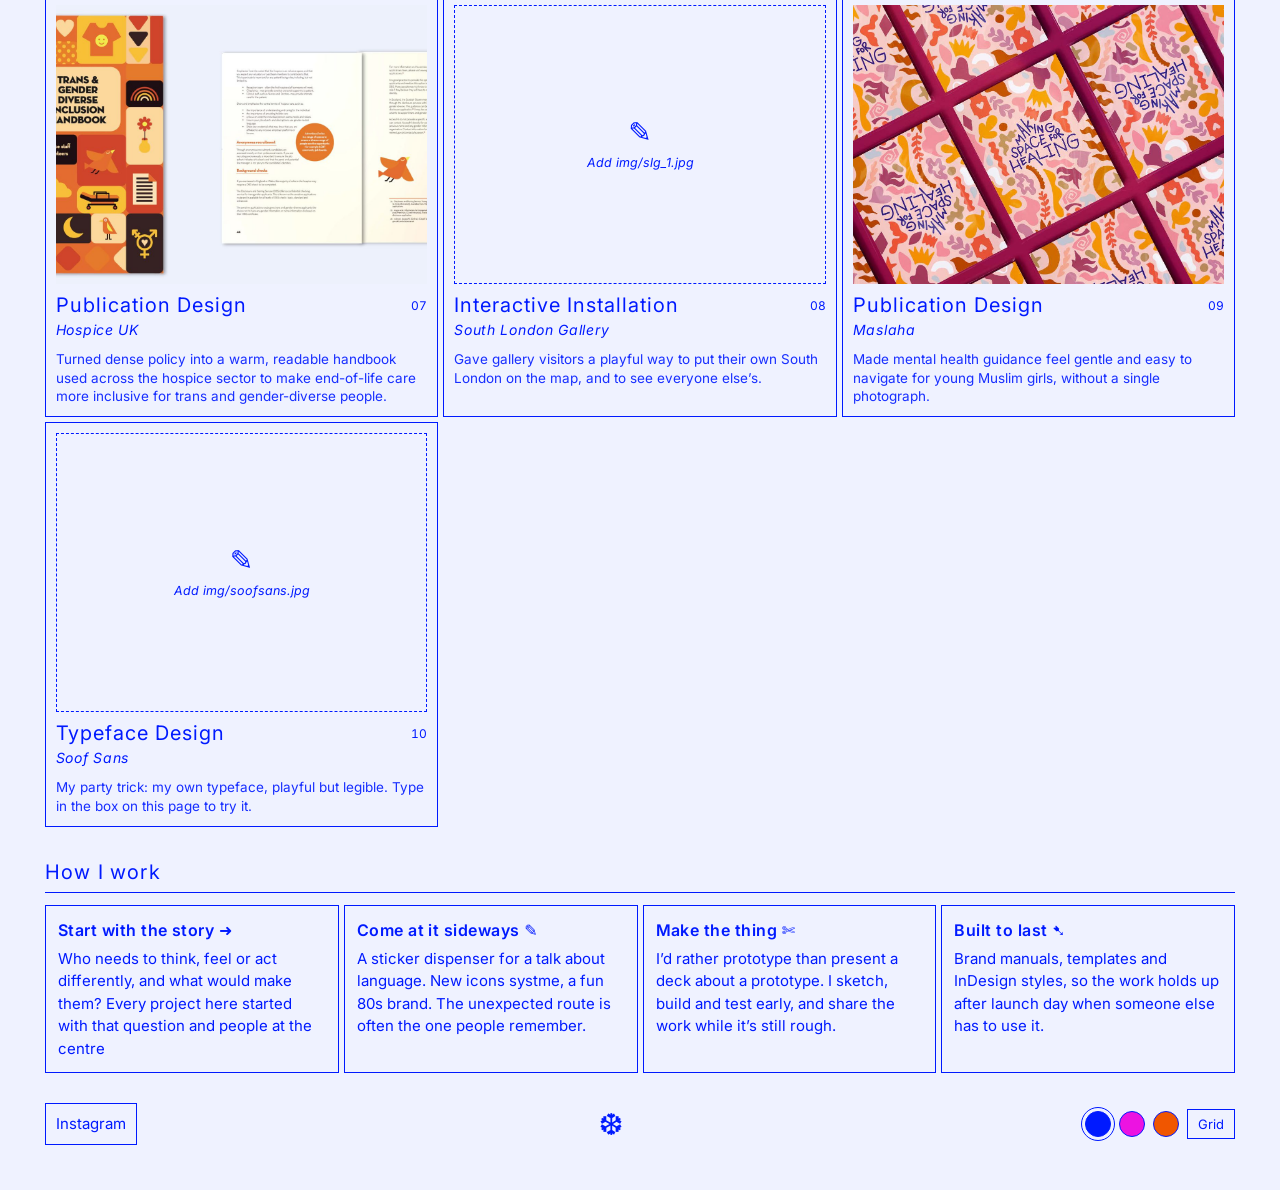
==== commit 321500f2: "Add files via upload" ====
--- a/index.html
+++ b/index.html
@@ -34,14 +34,14 @@
       <div class="hl">
         <span class="guide" aria-hidden="true"></span>
         <h1 aria-label="I will move it two pixels left. And tell you why.">
-          <span class="ln">I will move it</span>
+          <span class="ln">Move things</span>
           <span class="redline" id="redline" aria-hidden="true">+2px</span>
-          <span class="ln off">two pixels left.</span>
-          <span class="ln">And tell you why.</span>
+          <span class="ln off">two pixels to the left.</span>
+          <span class="ln">←</span>
         </h1>
       </div>
       <div class="intro">
-        <p>I’m a Brighton-based designer and lecturer. I design things that help people see something differently, then do something about it: a campaign for a season about power and voice, an animation that brings an evaluation report to life, signage that makes a gallery more welcoming. Over a decade across agencies, my own studio and teaching. The running heads get the same care as the poster.</p>
+        <p>I’m a Brighton-based designer and lecturer. I design things that bring people together: a campaign for a season about power and voice, an animation that brings an evaluation report to life, signage that makes a gallery more welcoming. Over a decade across agencies, my own studio and lecturing in design.</p>
         <div class="nudge">
           <button class="button" id="nudgeBtn" type="button">Nudge 2px ←</button>
           <span class="st" id="nudgeSt" aria-live="polite">Line two is 2px off the guide. Spot it?</span>
@@ -78,7 +78,7 @@
   <div class="view" id="v-info">
     <div class="page">
       <h1>About</h1>
-      <span class="ptype">Designer + Lecturer, Brighton</span>
+      <span class="ptype"> Designer + Lecturer, Brighton</span>
       <div class="cv-intro">
         <h4>Designer + Lecturer</h4>
         <p>I’m a Brighton-based multidisciplinary designer and lecturer with over a decade of experience across brand, campaign, print and digital design.</p>
@@ -125,7 +125,7 @@
           <button class="collapsible" type="button" aria-expanded="false" aria-controls="cv-career"><span>Career</span><span class="arrow turn" aria-hidden="true">➜</span></button>
           <div class="content" id="cv-career" hidden>
             <div class="job"><div class="t"><span>Associate Lecturer</span><span>2013–present</span></div><p>University of Brighton, Ravensbourne, and UAL (MA Internet Equalities)</p></div>
-            <div class="job"><div class="t"><span>Studio Soof / Independent Designer</span><span>2015–present</span></div><p>Brand, identity, publications, exhibitions, signage, digital and illustration for clients in the UK and internationally.</p></div>
+            <div class="job"><div class="t"><span>Studio Soof: Independent Designer</span><span>2015–present</span></div><p>Brand, identity, publications, exhibitions, signage, digital and illustration for clients in the UK and internationally.</p></div>
             <div class="job"><div class="t"><span>Early Agency Experience</span><span>2013–2016</span></div>
               <p>We Are Why (formerly Kent Lyons), 2014–16: brand, print and digital, plus campaign and identity work for culture and charity clients.<br>MediaZoo, 2014: editorial, animation and digital campaigns for Tesco, Barclays and others.<br>Cubo, 2013: branding, production and print for commercial and public sector clients.</p></div>
           </div>
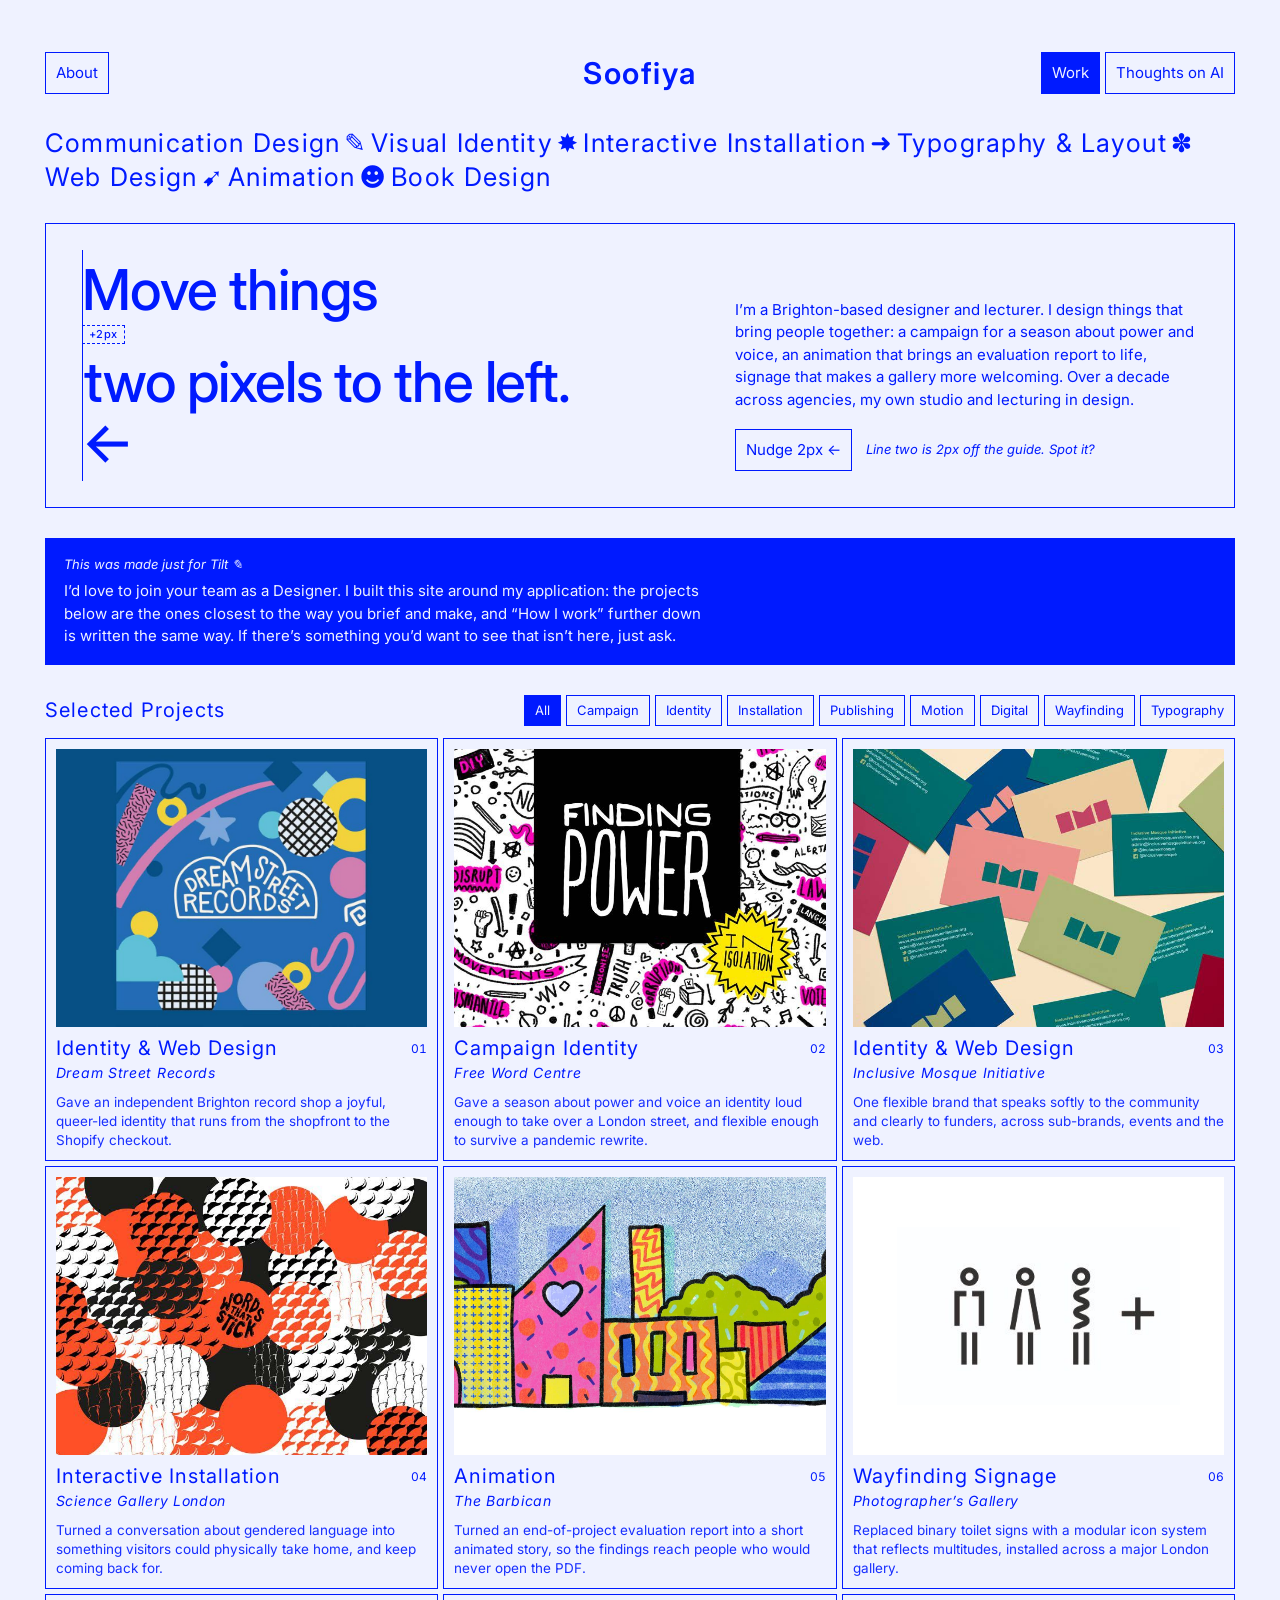
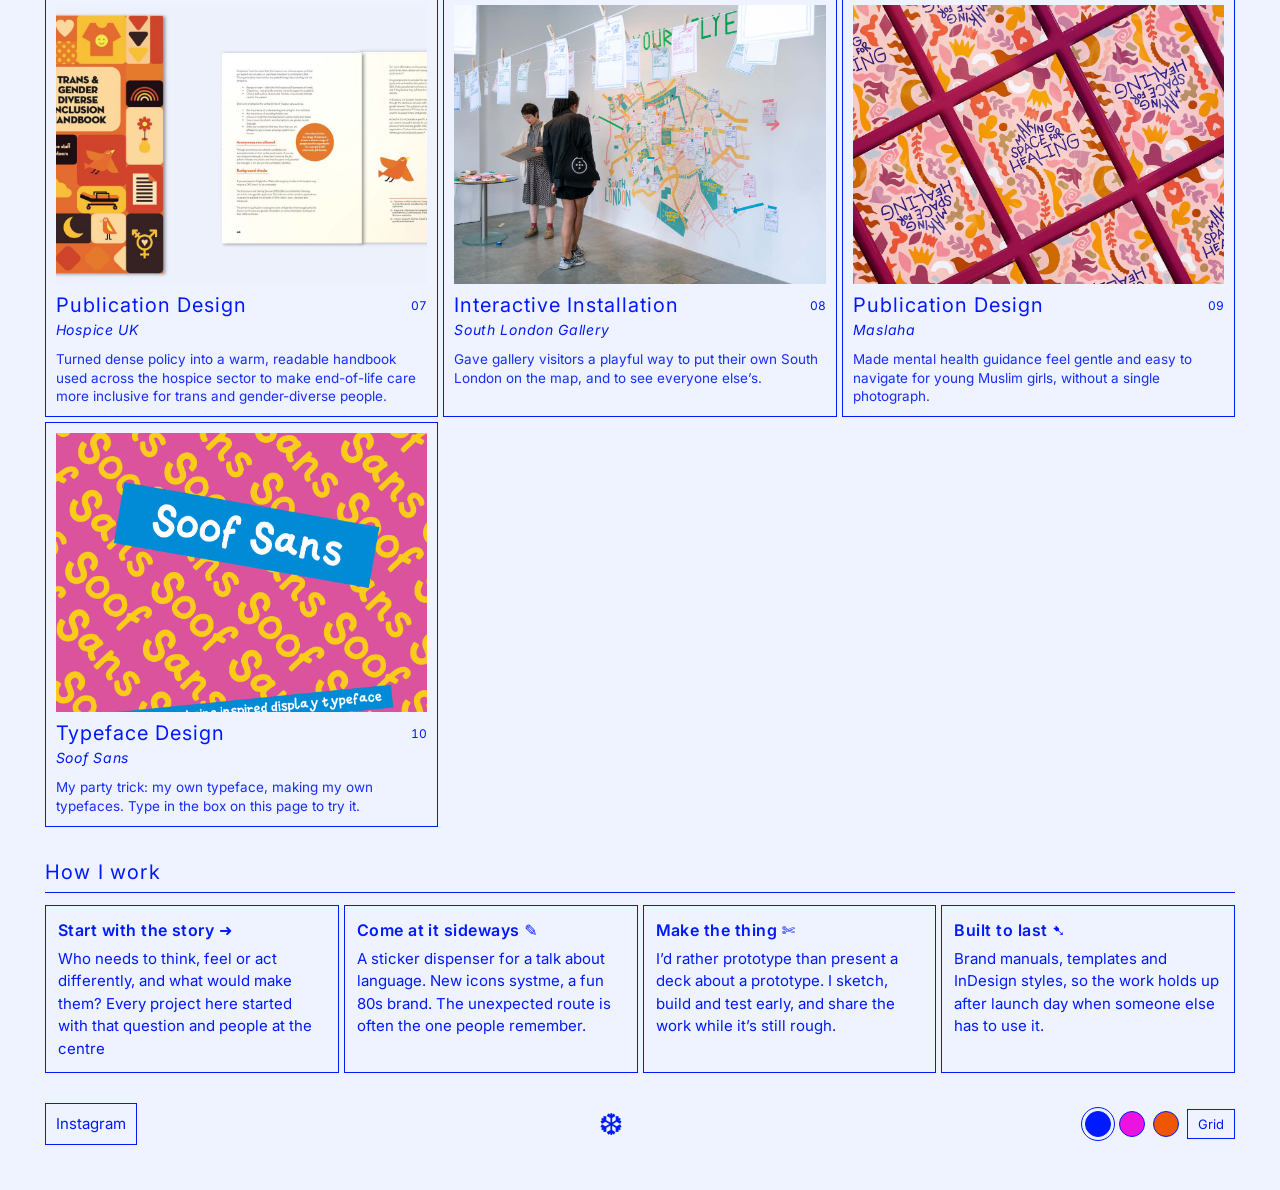
==== commit a8b3b04a: "Update index.html" ====
--- a/index.html
+++ b/index.html
@@ -50,7 +50,7 @@
     </div>
 
     <section class="tiltnote" aria-label="Note for We Are Tilt">
-      <span class="kicker">This was made for Tilt ✎</span>
+      <span class="kicker">This was made just for Tilt ✎</span>
       <p>I’d love to join your team as a Designer. I built this site around my application: the projects below are the ones closest to the way you brief and make, and “How I work” further down is written the same way. If there’s something you’d want to see that isn’t here, just ask.</p>
     </section>
 
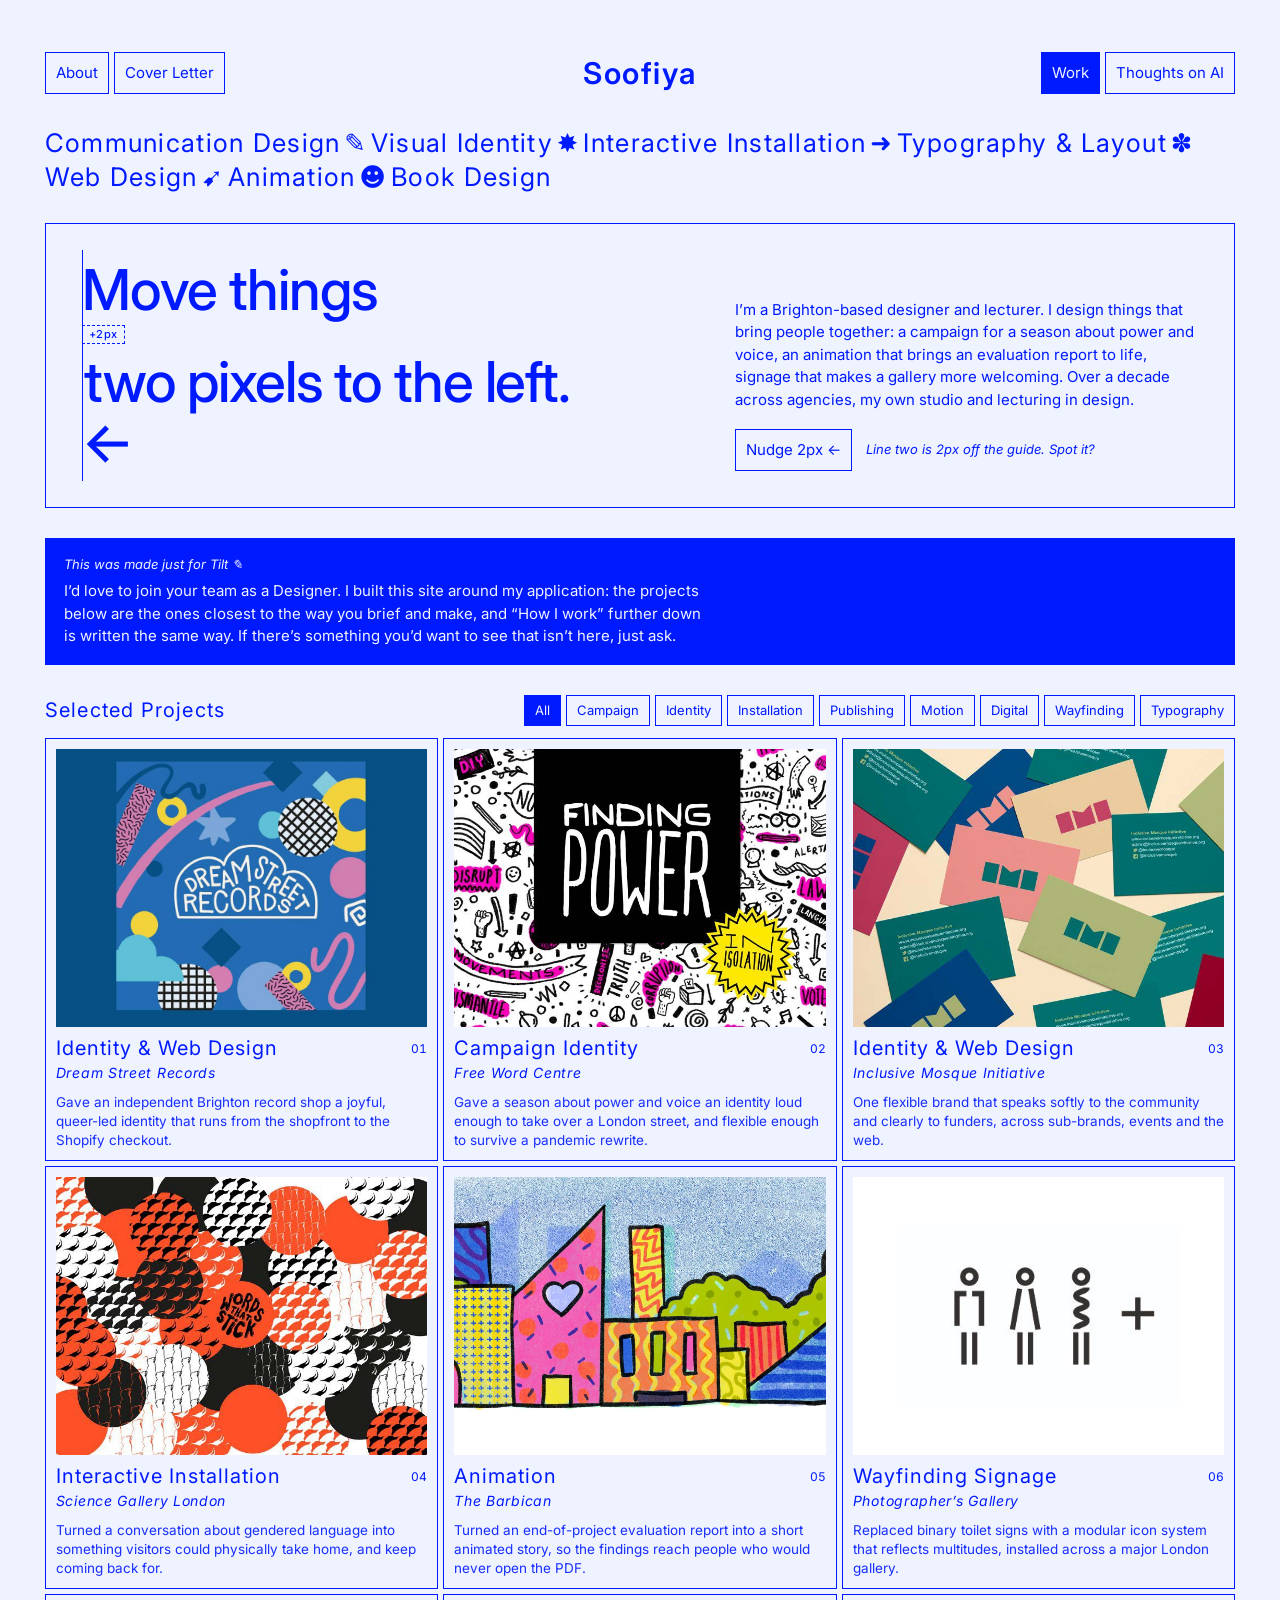
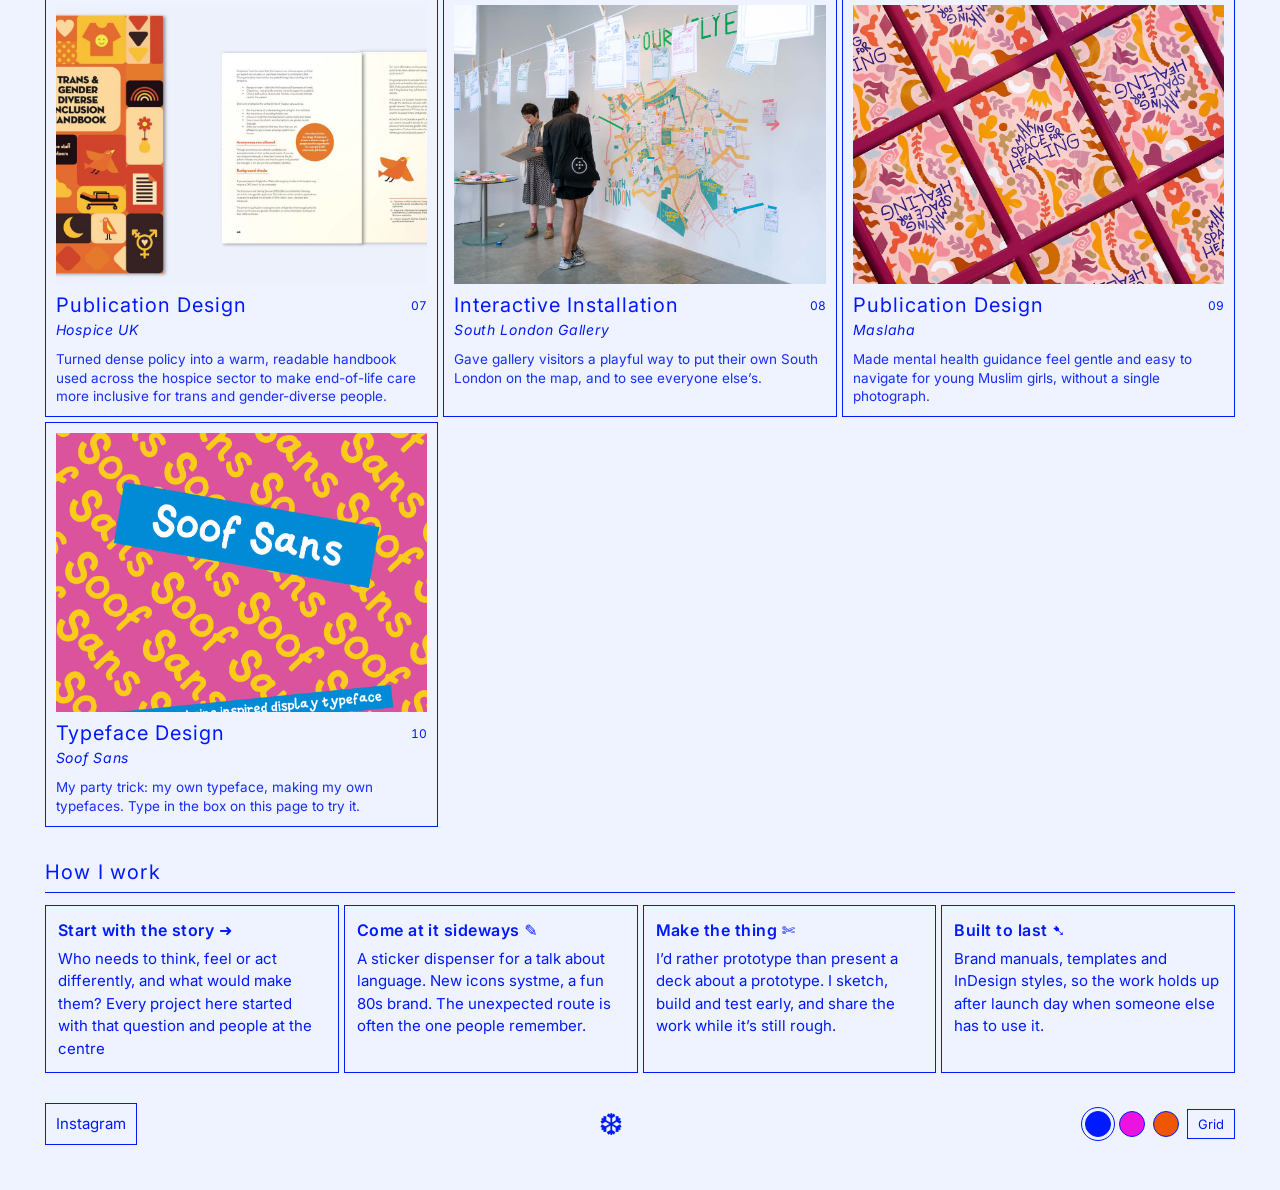
==== commit 40c49f87: "Update index.html" ====
--- a/index.html
+++ b/index.html
@@ -20,7 +20,7 @@
 <div class="gridlay" aria-hidden="true"><i></i><i></i><i></i><i></i><i></i><i></i><i></i><i></i><i></i><i></i><i></i><i></i></div>
 
 <nav class="topnav" aria-label="Main">
-  <div class="l"><a class="button" href="#info" data-nav="info">About</a></div>
+  <div class="l"><a class="button" href="#info" data-nav="info">About</a><a class="button" href="#letter" data-nav="letter">Cover Letter</a></div>
   <a class="logo" href="#home">Soofiya</a>
   <div class="r"><a class="button" href="#home" data-nav="home">Work</a><a class="button" href="#now" data-nav="now">Thoughts on AI</a></div>
 </nav>
@@ -154,6 +154,24 @@
             </ul>
           </div>
         </div>
+      </div>
+    </div>
+  </div>
+
+  <!-- COVER LETTER -->
+  <div class="view" id="v-letter">
+    <div class="page">
+      <h1>Cover Letter</h1>
+      <span class="ptype">For the Designer role at Tilt</span>
+      <div class="letter">
+        <p>Hi Tilt team,</p>
+        <p>I’d love to be considered for the Designer role at Tilt. I’m a Brighton-based multidisciplinary designer with over a decade of experience across brand identity, editorial and campaign design, working end-to-end from concept through to production-ready delivery.</p>
+        <p>My client work spans community-led organisations to national institutions, including Tate Britain, Nike, Hachette, Samsung, Stonewall and the Barbican.</p>
+        <p>A few recent projects give a good sense of the range I can bring. For Dream Street Records, a queer record store in the North Laine, I led brand strategy and art direction end-to-end: identity, Shopify storefront, merch, campaign assets and a system flexible enough to hold the store’s whole personality across every touchpoint. For Free Word’s “Finding Power” season of events, I anchored a concept-led identity in protest visuals and DIY print histories, then adapted it fast across banners, social, editorial, print and wall graphics. For the Inclusive Mosque Initiative, I ran co-design workshops and stakeholder facilitation to build a visual system with real tonal range: soft and community-facing one moment, funder-ready the next.</p>
+        <p>I’m confident across Adobe Creative Suite (I use InDesign daily) and Figma. I’ve been actively using AI tools in my process over the past year: they’ve helped me bridge gaps in coding and web design, and build systems that speed up production and project management, but they’ve never substituted for the thinking.</p>
+        <p>I also lecture in graphic design at the University of Brighton, which keeps me close to how design education and practice are shifting, and means I’m used to giving and taking feedback constructively, something your ad clearly values.</p>
+        <p>I’d love the chance to bring both the craft and the collaborative energy to your studio. My portfolio is attached, and I’m happy to talk through the process behind any of it.</p>
+        <p>All the best,<br>Soofiya</p>
       </div>
     </div>
   </div>
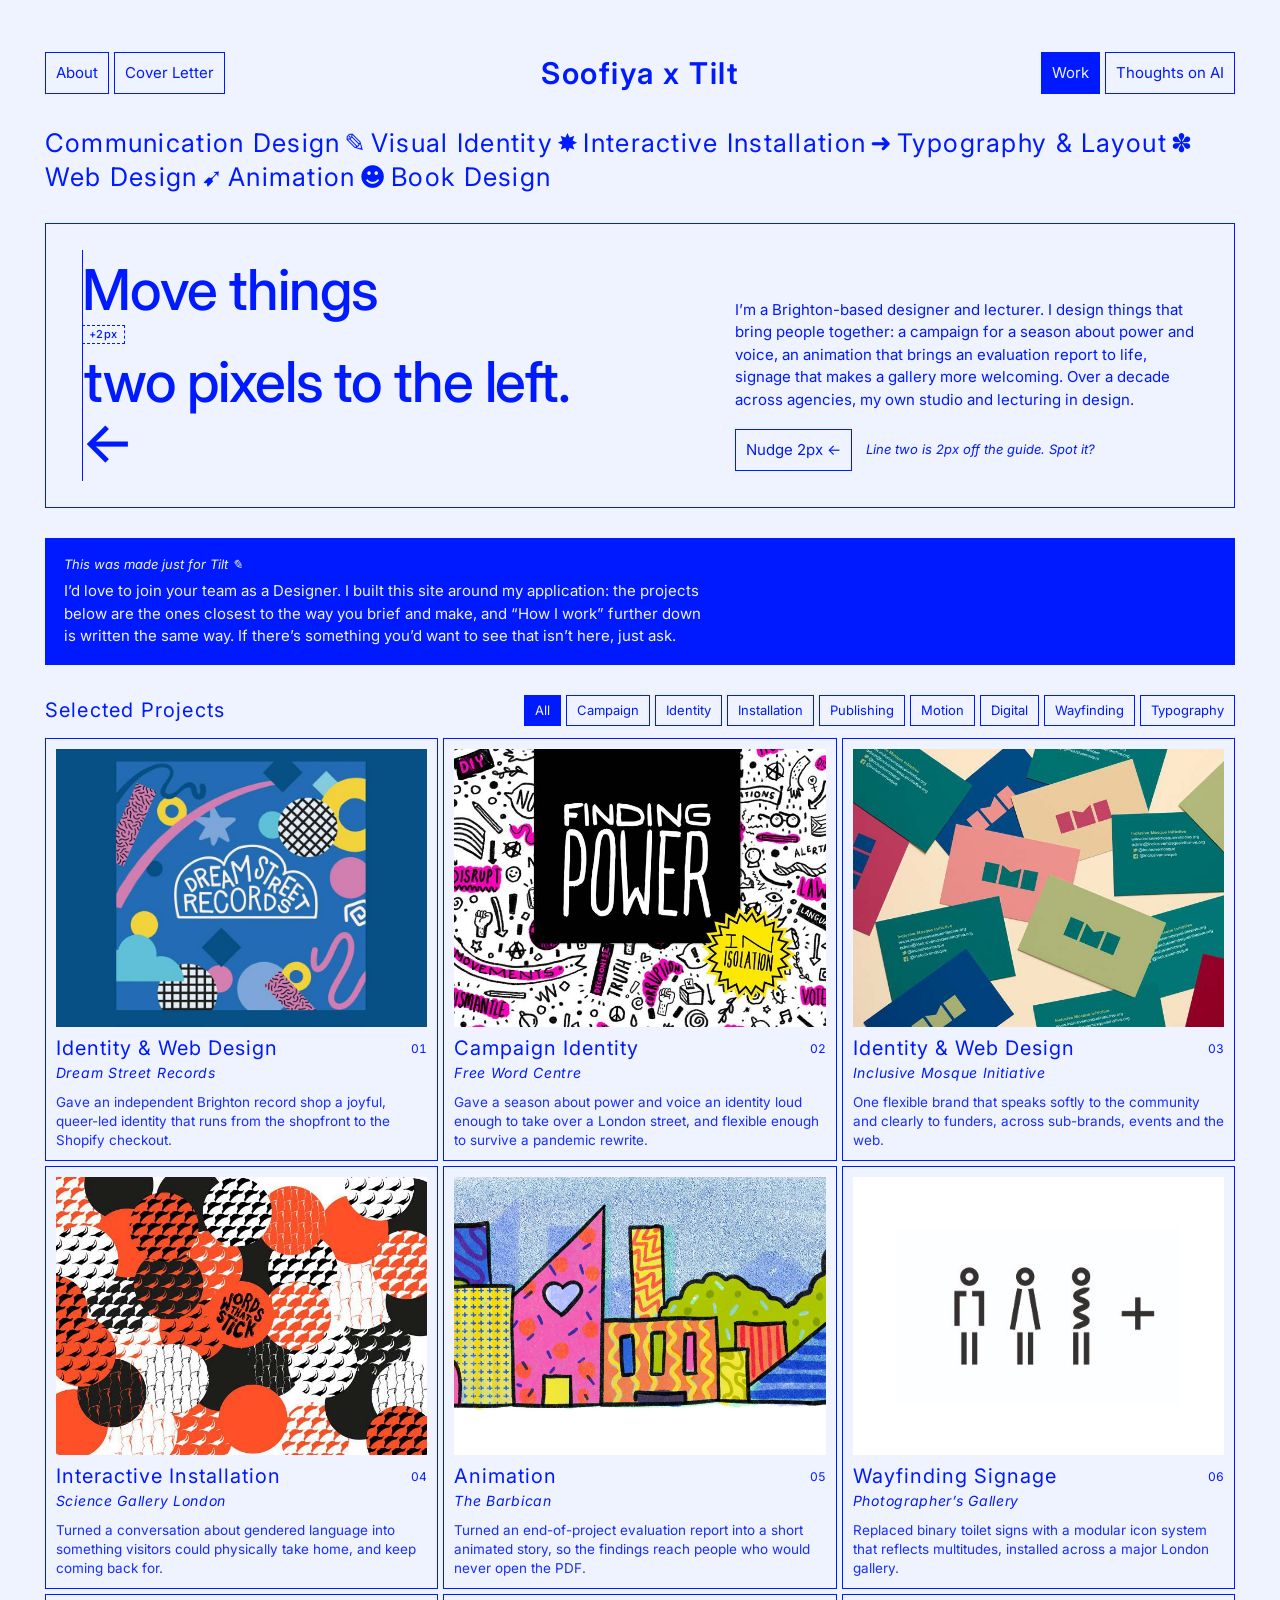
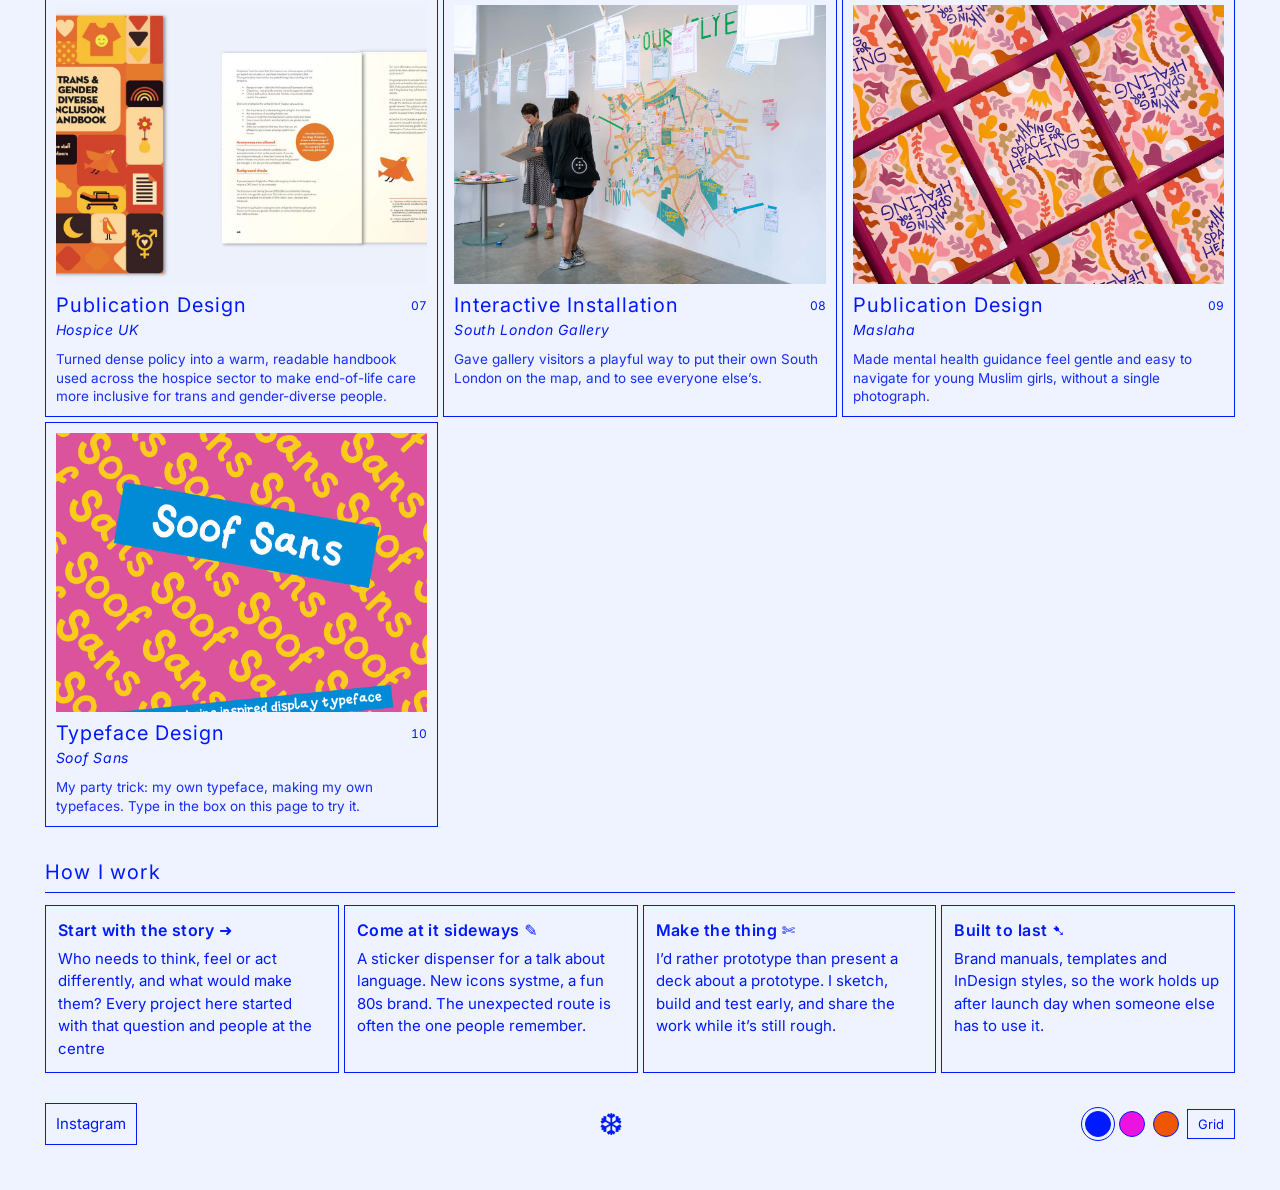
==== commit d7624d57: "Update index.html" ====
--- a/index.html
+++ b/index.html
@@ -21,7 +21,7 @@
 
 <nav class="topnav" aria-label="Main">
   <div class="l"><a class="button" href="#info" data-nav="info">About</a><a class="button" href="#letter" data-nav="letter">Cover Letter</a></div>
-  <a class="logo" href="#home">Soofiya</a>
+  <a class="logo" href="#home">Soofiya x Tilt</a>
   <div class="r"><a class="button" href="#home" data-nav="home">Work</a><a class="button" href="#now" data-nav="now">Thoughts on AI</a></div>
 </nav>
 
--- a/assets/style.css
+++ b/assets/style.css
@@ -1,4 +1,4 @@
-/* Soofiya — portfolio
+/* Soofiya â€” portfolio
    Styled after the Studio Soof site: Inter, 1px bordered boxes that invert
    on hover, collapsible sections, and three colour themes. */
 
@@ -125,7 +125,7 @@
 .content .cols > div{max-width:62ch}
 @media (max-width:760px){.content .cols{grid-template-columns:1fr}}
 .content ul li{padding-left:1.1em;position:relative}
-.content ul li::before{content:"➜";position:absolute;left:0;font-size:.8em;top:.15em}
+.content ul li::before{content:"âžœ";position:absolute;left:0;font-size:.8em;top:.15em}
 .content ul li + li{margin-top:.4em}
 .content a{border-bottom:1px solid var(--text);padding-bottom:1px}
 .content a:hover{border-bottom-style:dashed}
@@ -159,6 +159,8 @@
 
 /* ---------- info + now ---------- */
 .page{border:1px solid var(--border);padding:clamp(14px,2vw,24px)}
+.letter{max-width:68ch;margin-top:6px}
+.letter p{line-height:1.6}
 .page > h1{font-size:26px;line-height:29px;letter-spacing:.05em;padding-bottom:6px}
 .page > .ptype{display:block;margin-bottom:24px}
 .cv-intro{max-width:70ch}
